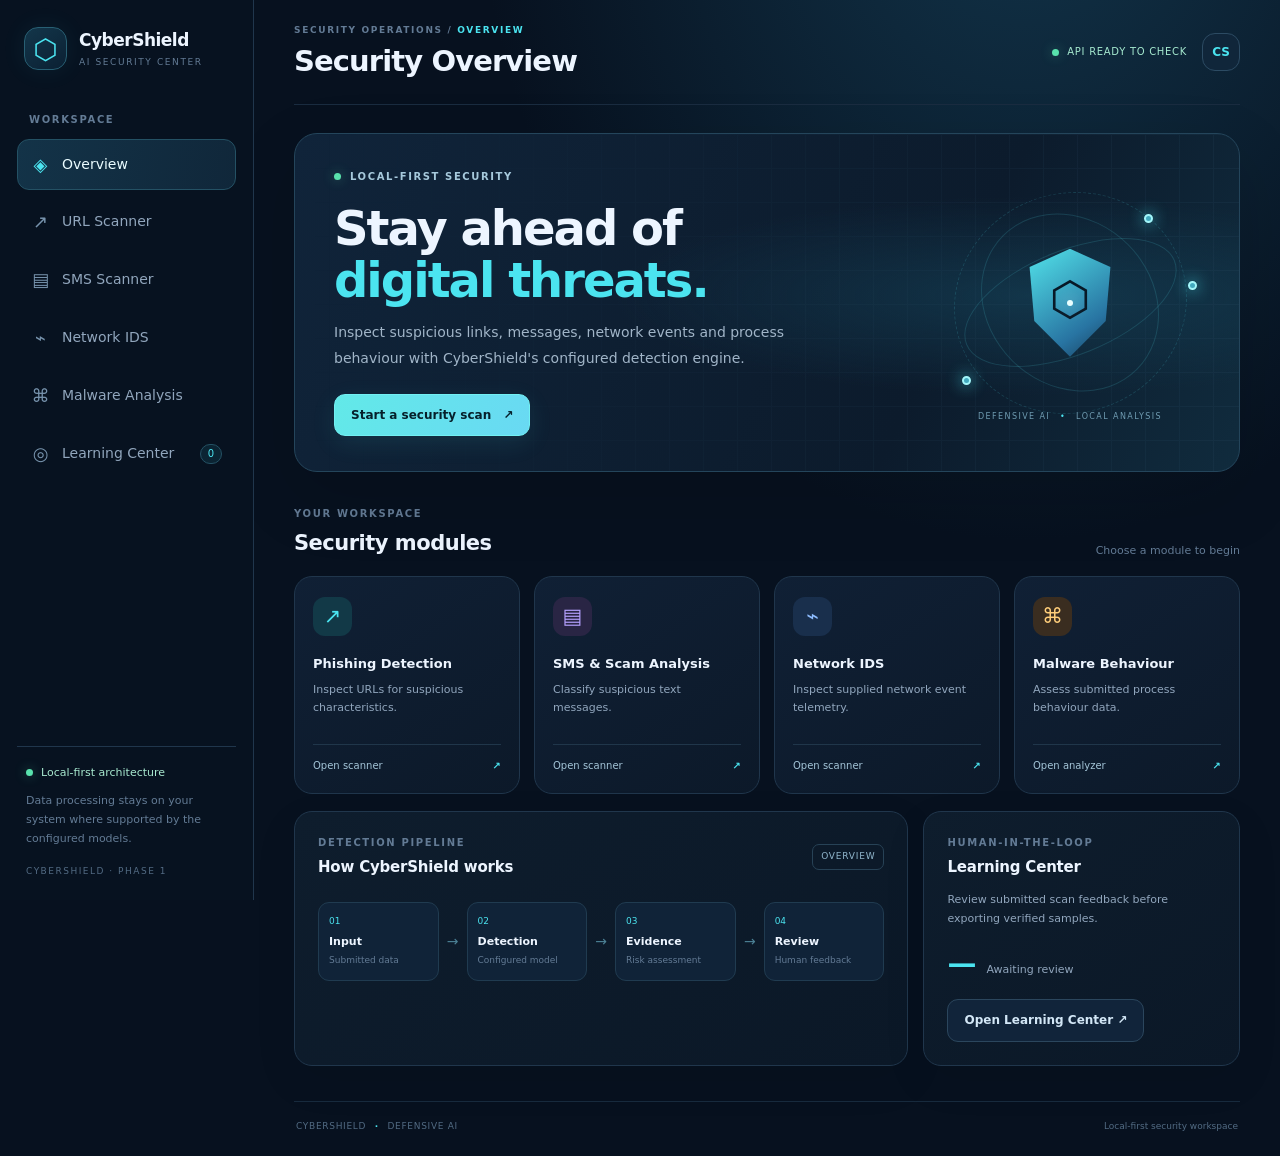
==== templates/index.html @ ab683d26 "Initial CyberShield project upload" ====
<!doctype html>
<html lang="en">
<head>
  <meta charset="utf-8">
  <meta name="viewport" content="width=device-width, initial-scale=1">
  <meta name="theme-color" content="#07111f">
  <meta name="description" content="CyberShield local-first AI security center">
  <title>CyberShield — AI Security Center</title>
  <link rel="stylesheet" href="/static/app.css">
</head>
<body>
<div class="app-shell">
  <aside class="sidebar" id="sidebar">
    <a class="brand" href="#" data-home>
      <span class="brand-mark">⬡</span>
      <span class="brand-copy">
        <strong>CyberShield</strong>
        <small>AI SECURITY CENTER</small>
      </span>
    </a>

    <div class="nav-label">WORKSPACE</div>
    <nav class="main-nav" aria-label="Main navigation">
      <button class="nav active" data-page="dashboard"><span>◈</span> Overview</button>
      <button class="nav" data-page="url"><span>↗</span> URL Scanner</button>
      <button class="nav" data-page="sms"><span>▤</span> SMS Scanner</button>
      <button class="nav" data-page="network"><span>⌁</span> Network IDS</button>
      <button class="nav" data-page="malware"><span>⌘</span> Malware Analysis</button>
      <button class="nav" data-page="learning"><span>◎</span> Learning Center <span class="nav-pill" id="navPending">0</span></button>
    </nav>

    <div class="sidebar-bottom">
      <div class="local-indicator"><span></span> Local-first architecture</div>
      <p>Data processing stays on your system where supported by the configured models.</p>
      <small>CYBERSHIELD · PHASE 1</small>
    </div>
  </aside>

  <main class="main-area">
    <header class="topbar">
      <button class="mobile-menu" id="mobileMenu" type="button" aria-label="Toggle navigation">☰</button>
      <div class="page-heading">
        <div class="eyebrow">SECURITY OPERATIONS / <span id="crumb">OVERVIEW</span></div>
        <h1 id="title">Security Overview</h1>
      </div>
      <div class="topbar-right">
        <div class="system-status"><span></span> API READY TO CHECK</div>
        <div class="avatar">CS</div>
      </div>
    </header>

    <section id="dashboard" class="page active">
      <div class="hero">
        <div class="hero-copy">
          <div class="hero-kicker"><span class="live-dot"></span> LOCAL-FIRST SECURITY</div>
          <h2>Stay ahead of<br><span>digital threats.</span></h2>
          <p>Inspect suspicious links, messages, network events and process behaviour with CyberShield's configured detection engine.</p>
          <button class="primary" type="button" data-go="url">Start a security scan <span>↗</span></button>
        </div>
        <div class="hero-graphic" aria-hidden="true">
          <div class="orbit orbit-one"></div>
          <div class="orbit orbit-two"></div>
          <div class="orbit orbit-three"></div>
          <div class="shield-core"><span>⬡</span><i></i></div>
          <span class="orbit-node node-one"></span>
          <span class="orbit-node node-two"></span>
          <span class="orbit-node node-three"></span>
          <div class="graphic-caption">DEFENSIVE AI <span>•</span> LOCAL ANALYSIS</div>
        </div>
      </div>

      <div class="section-heading">
        <div><div class="eyebrow">YOUR WORKSPACE</div><h2>Security modules</h2></div>
        <span class="muted">Choose a module to begin</span>
      </div>

      <div class="module-grid">
        <button class="module-card" data-go="url">
          <span class="module-icon cyan">↗</span>
          <span class="module-title">Phishing Detection</span>
          <span class="module-description">Inspect URLs for suspicious characteristics.</span>
          <span class="module-link">Open scanner <b>↗</b></span>
        </button>
        <button class="module-card" data-go="sms">
          <span class="module-icon violet">▤</span>
          <span class="module-title">SMS & Scam Analysis</span>
          <span class="module-description">Classify suspicious text messages.</span>
          <span class="module-link">Open scanner <b>↗</b></span>
        </button>
        <button class="module-card" data-go="network">
          <span class="module-icon blue">⌁</span>
          <span class="module-title">Network IDS</span>
          <span class="module-description">Inspect supplied network event telemetry.</span>
          <span class="module-link">Open scanner <b>↗</b></span>
        </button>
        <button class="module-card" data-go="malware">
          <span class="module-icon amber">⌘</span>
          <span class="module-title">Malware Behaviour</span>
          <span class="module-description">Assess submitted process behaviour data.</span>
          <span class="module-link">Open analyzer <b>↗</b></span>
        </button>
      </div>

      <div class="dashboard-bottom">
        <div class="panel">
          <div class="panel-heading"><div><div class="eyebrow">DETECTION PIPELINE</div><h3>How CyberShield works</h3></div><span class="mini-badge">OVERVIEW</span></div>
          <div class="pipeline">
            <div class="pipeline-step"><span>01</span><b>Input</b><small>Submitted data</small></div>
            <i>→</i>
            <div class="pipeline-step"><span>02</span><b>Detection</b><small>Configured model</small></div>
            <i>→</i>
            <div class="pipeline-step"><span>03</span><b>Evidence</b><small>Risk assessment</small></div>
            <i>→</i>
            <div class="pipeline-step"><span>04</span><b>Review</b><small>Human feedback</small></div>
          </div>
        </div>
        <div class="panel learning-summary">
          <div class="eyebrow">HUMAN-IN-THE-LOOP</div>
          <h3>Learning Center</h3>
          <p>Review submitted scan feedback before exporting verified samples.</p>
          <div class="summary-count"><strong id="pending">—</strong><span>Awaiting review</span></div>
          <button class="secondary" type="button" data-go="learning">Open Learning Center ↗</button>
        </div>
      </div>
    </section>

    <section id="url" class="page">
      <div class="page-intro"><div class="eyebrow">THREAT INTELLIGENCE / 01</div><h2>URL Threat Scanner</h2><p>Submit a URL for analysis by the configured CyberShield detection engine.</p></div>
      <div class="scanner-layout">
        <div class="panel scanner-panel">
          <div class="panel-heading"><div><span class="module-icon cyan">↗</span><h3>Inspect a link</h3></div><span class="mini-badge">URL ANALYSIS</span></div>
          <label for="urlInput">URL to analyse</label>
          <textarea id="urlInput" class="input-url" placeholder="https://example.com/login" spellcheck="false"></textarea>
          <div class="input-hint">Submit only a URL you want the detector to assess.</div>
          <button class="primary scan-button" type="button" onclick="scan('url')">Analyse URL <span>→</span></button>
          <div id="urlOut" class="result" aria-live="polite"></div>
        </div>
        <aside class="info-panel"><span class="info-symbol">ⓘ</span><h3>Analysis notes</h3><p>The result reflects the configured model and its returned evidence. Treat uncertain detections carefully and verify suspicious links through trusted channels.</p><div class="info-divider"></div><span class="info-label">PROCESSING</span><b>Existing scan API</b><small>/api/scan/url</small></aside>
      </div>
    </section>

    <section id="sms" class="page">
      <div class="page-intro"><div class="eyebrow">COMMUNICATION SAFETY / 02</div><h2>SMS & Scam Scanner</h2><p>Inspect message text for potential fraud and social-engineering signals.</p></div>
      <div class="scanner-layout">
        <div class="panel scanner-panel">
          <div class="panel-heading"><div><span class="module-icon violet">▤</span><h3>Inspect a message</h3></div><span class="mini-badge">TEXT ANALYSIS</span></div>
          <label for="smsInput">Message content</label>
          <textarea id="smsInput" placeholder="Paste the suspicious SMS here..." spellcheck="true"></textarea>
          <div class="input-hint">Avoid including passwords, one-time codes or other secrets.</div>
          <button class="primary scan-button" type="button" onclick="scan('message')">Analyse Message <span>→</span></button>
          <div id="smsOut" class="result" aria-live="polite"></div>
        </div>
        <aside class="info-panel"><span class="info-symbol">ⓘ</span><h3>Stay cautious</h3><p>Do not click unexpected links or share verification codes. A model prediction is an aid, not a guarantee that a message is safe.</p><div class="info-divider"></div><span class="info-label">PROCESSING</span><b>Existing scan API</b><small>/api/scan/message</small></aside>
      </div>
    </section>

    <section id="network" class="page">
      <div class="page-intro"><div class="eyebrow">NETWORK DEFENCE / 03</div><h2>Network Intrusion Detection</h2><p>Submit structured network telemetry for analysis by the configured detection model.</p></div>
      <div class="scanner-layout">
        <div class="panel scanner-panel">
          <div class="panel-heading"><div><span class="module-icon blue">⌁</span><h3>Inspect an event</h3></div><span class="mini-badge">NETWORK IDS</span></div>
          <label for="networkInput">Network event JSON</label>
          <textarea id="networkInput" class="code-input" placeholder='{"event_type":"brute_force","failed_logins":30}' spellcheck="false"></textarea>
          <div class="input-hint">Enter a valid JSON object using fields supported by your backend.</div>
          <button class="primary scan-button" type="button" onclick="scan('network')">Analyse Network Event <span>→</span></button>
          <div id="networkOut" class="result" aria-live="polite"></div>
        </div>
        <aside class="info-panel"><span class="info-symbol">ⓘ</span><h3>Telemetry matters</h3><p>Production network detection depends on correctly capturing and transforming network traffic into the feature format expected by the model.</p><div class="info-divider"></div><span class="info-label">PROCESSING</span><b>Existing scan API</b><small>/api/scan/network</small></aside>
      </div>
    </section>

    <section id="malware" class="page">
      <div class="page-intro"><div class="eyebrow">ENDPOINT DEFENCE / 04</div><h2>Malware Behaviour</h2><p>Assess supplied process and behaviour telemetry without executing unknown binaries.</p></div>
      <div class="scanner-layout">
        <div class="panel scanner-panel">
          <div class="panel-heading"><div><span class="module-icon amber">⌘</span><h3>Inspect process behaviour</h3></div><span class="mini-badge">BEHAVIOUR ANALYSIS</span></div>
          <label for="malwareInput">Behaviour data (JSON)</label>
          <textarea id="malwareInput" class="code-input" placeholder='{"process":"powershell","behaviour":"encoded_command persistence"}' spellcheck="false"></textarea>
          <div class="input-hint">Supply descriptive telemetry in the format supported by your backend.</div>
          <button class="primary scan-button" type="button" onclick="scan('behavior')">Analyse Behaviour <span>→</span></button>
          <div id="malwareOut" class="result" aria-live="polite"></div>
        </div>
        <aside class="info-panel"><span class="info-symbol">ⓘ</span><h3>Safe analysis</h3><p>CyberShield should analyse defensive telemetry. This interface does not execute submitted processes or binaries.</p><div class="info-divider"></div><span class="info-label">PROCESSING</span><b>Existing scan API</b><small>/api/scan/behavior</small></aside>
      </div>
    </section>

    <section id="learning" class="page">
      <div class="page-intro"><div class="eyebrow">MODEL GOVERNANCE / 05</div><h2>Learning Center</h2><p>Review submitted reports and export reviewed samples. Reviews do not automatically retrain production models.</p></div>

      <div class="stats-grid">
        <div class="stat-card"><span class="stat-icon amber">◷</span><span class="stat-label">Pending review</span><strong id="lPending">—</strong><small>Waiting for a decision</small></div>
        <div class="stat-card"><span class="stat-icon green">✓</span><span class="stat-label">Confirmed threats</span><strong id="lConfirmed">—</strong><small>Marked as confirmed</small></div>
        <div class="stat-card"><span class="stat-icon amber">◇</span><span class="stat-label">False positives</span><strong id="lFP">—</strong><small>Detection marked incorrect</small></div>
        <div class="stat-card"><span class="stat-icon red">×</span><span class="stat-label">Rejected</span><strong id="lRejected">—</strong><small>Feedback rejected</small></div>
      </div>

      <div class="panel queue-panel">
        <div class="panel-heading queue-toolbar">
          <div><div class="eyebrow">HUMAN REVIEW</div><h3>Feedback review queue</h3><p>Inspect each submitted input before assigning a verdict.</p></div>
          <button class="secondary" id="refreshLearningButton" type="button" onclick="refreshLearning()">↻ Refresh queue</button>
        </div>
        <div id="learningMessage" role="status" aria-live="polite"></div>
        <div id="pendingList" class="pending-list"><div class="empty-state"><span class="loader"></span><p>Loading review queue…</p></div></div>
      </div>

      <div class="panel export-panel">
        <div class="export-icon">⇩</div>
        <div class="export-copy"><h3>Verified training samples</h3><p>Export confirmed-threat and false-positive records for controlled evaluation and future training.</p><small>Exporting samples does not retrain a model.</small></div>
        <button class="primary" id="exportButton" type="button" onclick="exportVerified()">Export samples <span>→</span></button>
      </div>
    </section>

    <footer class="app-footer"><span>CYBERSHIELD <b>·</b> DEFENSIVE AI</span><span>Local-first security workspace</span></footer>
  </main>
</div>
<script src="/static/app.js" defer></script>
</body>
</html>
---- static/app.css ----
:root {
  color-scheme: dark;
  --bg: #07111f;
  --sidebar: #091423;
  --surface: #0d1b2b;
  --surface-2: #102238;
  --surface-3: #142a40;
  --border: #20364c;
  --text: #edf5ff;
  --muted: #91a6bd;
  --subtle: #637b95;
  --cyan: #4be4f0;
  --cyan-soft: #123b4a;
  --green: #59e2ad;
  --amber: #ffce7a;
  --red: #ff8498;
  --violet: #b5a1ff;
  --radius: 18px;
  font-family: Inter, ui-sans-serif, system-ui, -apple-system, BlinkMacSystemFont, "Segoe UI", sans-serif;
}

* { box-sizing: border-box; }

html { min-height: 100%; scroll-behavior: smooth; }

body {
  margin: 0;
  min-height: 100vh;
  background:
    radial-gradient(ellipse at 80% -15%, #12354b 0, transparent 38%),
    var(--bg);
  color: var(--text);
  font-size: 14px;
  line-height: 1.55;
}

button, textarea, input { font: inherit; }
button { -webkit-tap-highlight-color: transparent; }
button:focus-visible, textarea:focus-visible {
  outline: 2px solid var(--cyan);
  outline-offset: 3px;
}
button:disabled { opacity: .55; cursor: wait; transform: none; }

.app-shell { min-height: 100vh; }

.sidebar {
  width: 254px;
  position: fixed;
  z-index: 20;
  inset: 0 auto 0 0;
  display: flex;
  flex-direction: column;
  padding: 27px 17px 19px;
  background: rgba(8, 19, 33, .96);
  border-right: 1px solid var(--border);
}

.brand {
  display: flex;
  align-items: center;
  gap: 12px;
  margin: 0 7px 42px;
  color: var(--text);
  text-decoration: none;
}

.brand-mark {
  display: grid;
  place-items: center;
  width: 43px;
  height: 43px;
  border: 1px solid #286074;
  border-radius: 14px;
  background: linear-gradient(145deg, #13364a, #0b2033);
  color: var(--cyan);
  font-size: 28px;
  box-shadow: 0 0 26px #43ddeb12;
}

.brand-copy strong { display: block; font-size: 17px; letter-spacing: -.5px; }
.brand-copy small { display: block; margin-top: 2px; color: var(--subtle); font-size: 9px; letter-spacing: 1.6px; }

.nav-label, .eyebrow {
  color: var(--subtle);
  font-size: 10px;
  font-weight: 750;
  letter-spacing: 1.65px;
}

.nav-label { padding: 0 12px; margin-bottom: 11px; }

.main-nav { display: grid; gap: 6px; }

.nav {
  display: flex;
  align-items: center;
  gap: 12px;
  width: 100%;
  min-height: 45px;
  padding: 11px 13px;
  color: var(--muted);
  text-align: left;
  border: 1px solid transparent;
  border-radius: 12px;
  background: transparent;
  cursor: pointer;
  transition: background .2s, color .2s, border-color .2s;
}

.nav > span:first-child { width: 19px; color: #7793ad; font-size: 18px; text-align: center; }
.nav:hover { background: #11243a; color: var(--text); }
.nav.active { color: #eafcff; border-color: #245164; background: linear-gradient(100deg, #133348, #10273a); }
.nav.active > span:first-child { color: var(--cyan); }

.nav-pill {
  margin-left: auto;
  padding: 1px 7px;
  color: var(--cyan);
  border: 1px solid #245164;
  border-radius: 99px;
  background: #0b2433;
  font-size: 10px;
}

.sidebar-bottom {
  margin-top: auto;
  padding: 17px 9px 0;
  border-top: 1px solid var(--border);
}
.local-indicator { display: flex; align-items: center; gap: 8px; color: #a8e9d0; font-size: 11px; }
.local-indicator span, .system-status span, .live-dot {
  width: 7px;
  height: 7px;
  display: inline-block;
  flex-shrink: 0;
  border-radius: 50%;
  background: var(--green);
  box-shadow: 0 0 12px #59e2ad66;
}
.sidebar-bottom p { color: var(--subtle); font-size: 11px; line-height: 1.7; }
.sidebar-bottom > small { color: #536b84; font-size: 9px; letter-spacing: 1.5px; }

.main-area { min-width: 0; margin-left: 254px; padding: 0 40px 22px; }

.topbar {
  min-height: 105px;
  display: flex;
  align-items: center;
  justify-content: space-between;
  gap: 20px;
  border-bottom: 1px solid #1a2c40;
  margin-bottom: 28px;
}

.page-heading .eyebrow { font-size: 9px; }
.page-heading .eyebrow span { color: var(--cyan); }
h1 { margin: 5px 0 0; font-size: clamp(23px, 2.4vw, 29px); letter-spacing: -.9px; line-height: 1.25; }

.topbar-right { display: flex; align-items: center; gap: 15px; }
.system-status { display: flex; align-items: center; gap: 8px; color: #a5e9cf; font-size: 10px; letter-spacing: .7px; }
.avatar { display: grid; place-items: center; width: 38px; height: 38px; border: 1px solid #2c4b63; border-radius: 13px; background: #10263a; color: var(--cyan); font-size: 12px; font-weight: 800; }
.mobile-menu { display: none; }

.page { display: none; animation: fade-up .28s ease; }
.page.active { display: block; }
@keyframes fade-up { from { opacity: 0; transform: translateY(5px); } to { opacity: 1; transform: translateY(0); } }

.hero {
  position: relative;
  display: flex;
  align-items: center;
  justify-content: space-between;
  gap: 20px;
  min-height: 300px;
  padding: 35px 39px;
  overflow: hidden;
  border: 1px solid #24455b;
  border-radius: 23px;
  background:
    radial-gradient(ellipse at 78% 48%, #154258a6 0, transparent 40%),
    linear-gradient(115deg, #10243a, #0c1b2c 67%, #102b3d);
  box-shadow: 0 25px 70px #0002;
}

.hero::after {
  content: "";
  position: absolute;
  inset: 0;
  pointer-events: none;
  opacity: .17;
  background-image: linear-gradient(#31536b 1px, transparent 1px), linear-gradient(90deg, #31536b 1px, transparent 1px);
  background-size: 34px 34px;
  mask-image: linear-gradient(90deg, transparent, #000);
}

.hero-copy { position: relative; z-index: 2; max-width: 560px; }
.hero-kicker { display: flex; align-items: center; gap: 9px; color: #a6c9dc; font-size: 10px; letter-spacing: 1.6px; font-weight: 750; }
.hero h2 { margin: 17px 0 13px; font-size: clamp(34px, 4vw, 48px); line-height: 1.1; letter-spacing: -2px; }
.hero h2 span { color: var(--cyan); }
.hero p { max-width: 485px; margin: 0 0 22px; color: #a1b5c8; line-height: 1.85; }

.primary, .secondary {
  display: inline-flex;
  align-items: center;
  justify-content: center;
  gap: 12px;
  min-height: 42px;
  padding: 11px 16px;
  border-radius: 11px;
  font-size: 12px;
  font-weight: 750;
  cursor: pointer;
  transition: transform .18s, border-color .18s, filter .18s;
}
.primary { color: #06202b; border: 1px solid #72f0f3; background: linear-gradient(115deg, #62e9e8, #69d9f3); box-shadow: 0 7px 24px #40dce51a; }
.primary:hover, .secondary:hover { transform: translateY(-1px); filter: brightness(1.08); }
.secondary { color: #d3e7f6; border: 1px solid #2b465d; background: #11243a; }
.secondary:hover { border-color: #3c7387; }

.hero-graphic { position: relative; z-index: 1; width: 260px; height: 235px; flex-shrink: 0; display: grid; place-items: center; }
.orbit { position: absolute; border: 1px solid #51d8e629; border-radius: 50%; transform: rotate(-22deg); }
.orbit-one { width: 225px; height: 105px; }
.orbit-two { width: 190px; height: 165px; transform: rotate(45deg); }
.orbit-three { width: 235px; height: 220px; border-style: dashed; }
.shield-core { width: 94px; height: 108px; display: grid; place-items: center; position: relative; clip-path: polygon(50% 0, 93% 17%, 88% 67%, 50% 100%, 12% 67%, 7% 17%); background: linear-gradient(145deg, #54e8ed, #2874a2 70%, #163854); color: #071826; font-size: 47px; filter: drop-shadow(0 0 30px #4be4f055); }
.shield-core span { margin-top: -7px; }
.shield-core i { position: absolute; width: 6px; height: 6px; border-radius: 50%; background: #e9ffff; box-shadow: 0 0 17px white; }
.orbit-node { position: absolute; width: 9px; height: 9px; border: 2px solid #a3f6fa; border-radius: 50%; background: #42aabf; box-shadow: 0 0 15px #4be4f0; }
.node-one { top: 29px; right: 47px; }
.node-two { bottom: 35px; left: 22px; }
.node-three { top: 96px; right: 3px; }
.graphic-caption { position: absolute; bottom: -3px; color: #6f9bb1; font-size: 8px; letter-spacing: 1.4px; white-space: nowrap; }
.graphic-caption span { color: var(--cyan); padding: 0 6px; }

.section-heading { display: flex; align-items: end; justify-content: space-between; gap: 15px; margin: 34px 0 16px; }
.section-heading h2 { margin: 5px 0 0; font-size: 21px; letter-spacing: -.5px; }
.muted { color: var(--subtle); font-size: 11px; }

.module-grid { display: grid; grid-template-columns: repeat(4, minmax(0, 1fr)); gap: 14px; }
.module-card {
  min-width: 0;
  display: flex;
  flex-direction: column;
  align-items: flex-start;
  text-align: left;
  padding: 20px 18px;
  border: 1px solid var(--border);
  border-radius: var(--radius);
  background: linear-gradient(145deg, #102035, #0c1929);
  color: var(--text);
  cursor: pointer;
  transition: transform .2s, border-color .2s, background .2s;
}
.module-card:hover { transform: translateY(-3px); border-color: #36758a; background: #11263b; }
.module-icon { width: 39px; height: 39px; display: grid; place-items: center; border-radius: 12px; font-size: 21px; }
.module-icon.cyan { color: var(--cyan); background: #123947; }
.module-icon.violet { color: var(--violet); background: #292544; }
.module-icon.blue { color: #8ebdff; background: #192f4c; }
.module-icon.amber { color: var(--amber); background: #3a2d20; }
.module-title { margin-top: 18px; font-size: 13px; font-weight: 750; }
.module-description { min-height: 46px; margin-top: 7px; color: var(--muted); font-size: 11px; line-height: 1.65; }
.module-link { width: 100%; display: flex; justify-content: space-between; margin-top: 17px; padding-top: 13px; border-top: 1px solid #20364a; color: #a5c6d9; font-size: 10px; }
.module-link b { color: var(--cyan); }

.dashboard-bottom { display: grid; grid-template-columns: minmax(0, 1.65fr) minmax(230px, .85fr); gap: 15px; margin-top: 17px; }
.panel { min-width: 0; padding: 23px; border: 1px solid var(--border); border-radius: var(--radius); background: linear-gradient(145deg, #0e1d2d, #0b1827); box-shadow: 0 15px 45px #00000012; }
.panel-heading { display: flex; justify-content: space-between; align-items: center; gap: 14px; }
.panel-heading h3, .panel h3 { margin: 5px 0 0; font-size: 15px; letter-spacing: -.2px; }
.mini-badge { padding: 5px 8px; border: 1px solid #274256; border-radius: 7px; color: #91b7cd; font-size: 9px; letter-spacing: .8px; white-space: nowrap; }
.pipeline { display: flex; align-items: center; gap: 8px; margin-top: 23px; }
.pipeline > i { color: #4c8195; font-style: normal; }
.pipeline-step { flex: 1; min-width: 0; display: grid; gap: 4px; padding: 12px 10px; border: 1px solid #203b50; border-radius: 11px; background: #102338; }
.pipeline-step > span { color: var(--cyan); font-size: 9px; }
.pipeline-step b { font-size: 11px; }
.pipeline-step small { color: var(--subtle); font-size: 9px; }
.learning-summary > p { color: var(--muted); font-size: 11px; line-height: 1.75; }
.summary-count { display: flex; align-items: baseline; gap: 10px; margin: 13px 0; }
.summary-count strong { color: var(--cyan); font-size: 29px; }
.summary-count span { color: var(--muted); font-size: 11px; }

.page-intro { margin: 6px 0 24px; }
.page-intro h2 { margin: 7px 0; font-size: clamp(25px, 3vw, 32px); letter-spacing: -1px; }
.page-intro p { max-width: 700px; margin: 0; color: var(--muted); line-height: 1.8; }

.scanner-layout { display: grid; grid-template-columns: minmax(0, 1fr) 260px; align-items: start; gap: 17px; }
.scanner-panel { padding: 27px; }
.scanner-panel .panel-heading { margin-bottom: 27px; }
.scanner-panel .panel-heading > div { display: flex; align-items: center; gap: 12px; }
.scanner-panel .panel-heading h3 { margin: 0; }
.scanner-panel label { display: block; margin-bottom: 8px; color: #dceafa; font-size: 12px; font-weight: 700; }
textarea {
  display: block;
  width: 100%;
  min-height: 175px;
  padding: 15px;
  resize: vertical;
  border: 1px solid #294158;
  border-radius: 12px;
  background: #081421;
  color: var(--text);
  line-height: 1.7;
  outline: none;
  transition: border-color .2s, box-shadow .2s;
}
textarea:focus { border-color: #42b7cb; box-shadow: 0 0 0 3px #43dce512; }
textarea::placeholder { color: #536d85; }
textarea.code-input { font-family: ui-monospace, SFMono-Regular, Menlo, monospace; font-size: 12px; }
textarea.input-url { min-height: 110px; }
.input-hint { margin: 8px 0 17px; color: var(--subtle); font-size: 10px; }
.scan-button { min-width: 170px; }
.info-panel { padding: 23px 20px; border: 1px solid #213b50; border-radius: var(--radius); background: #0c1b2b; }
.info-symbol { color: var(--cyan); font-size: 24px; }
.info-panel h3 { margin: 14px 0 8px; font-size: 15px; }
.info-panel p { color: var(--muted); font-size: 11px; line-height: 1.85; }
.info-divider { height: 1px; margin: 19px 0; background: var(--border); }
.info-label { display: block; margin-bottom: 7px; color: var(--subtle); font-size: 9px; letter-spacing: 1.4px; }
.info-panel > b { display: block; font-size: 11px; }
.info-panel > small { color: var(--subtle); font-size: 10px; overflow-wrap: anywhere; }

.result { margin-top: 20px; }
.result:empty { display: none; }
.result-error { padding: 13px; border: 1px solid #713e4b; border-radius: 11px; background: #301c28; color: #ffc0ca; }
.result-loading { display: flex; align-items: center; gap: 10px; padding: 15px; color: #a5c6d9; }
.loader { width: 17px; height: 17px; display: inline-block; flex-shrink: 0; border: 2px solid #2c5166; border-top-color: var(--cyan); border-radius: 50%; animation: spin .8s linear infinite; }
@keyframes spin { to { transform: rotate(360deg); } }
.threat { padding: 19px; border: 1px solid #2c495e; border-radius: 14px; background: #0a1725; overflow-wrap: anywhere; }
.threat h3 { margin: 8px 0; font-size: 19px; }
.threat .eyebrow { color: var(--cyan); }
.risk { margin: 13px 0; color: var(--cyan); font-size: 33px; font-weight: 800; letter-spacing: -1px; }
.threat p { color: var(--muted); font-size: 12px; }
.evidence { margin: 15px 0; color: #b4c8d9; font-size: 12px; line-height: 1.9; }
.feedback-button { margin-top: 7px; }

.stats-grid { display: grid; grid-template-columns: repeat(4, minmax(0, 1fr)); gap: 14px; margin: 20px 0; }
.stat-card { min-width: 0; display: grid; justify-items: start; padding: 18px; border: 1px solid var(--border); border-radius: 15px; background: linear-gradient(145deg, #102136, #0b1929); }
.stat-icon { display: grid; place-items: center; width: 33px; height: 33px; margin-bottom: 15px; border-radius: 10px; font-size: 17px; }
.stat-icon.amber { color: var(--amber); background: #382c1e; }
.stat-icon.green { color: var(--green); background: #12362e; }
.stat-icon.red { color: var(--red); background: #3a202b; }
.stat-label { color: var(--muted); font-size: 11px; }
.stat-card strong { margin: 4px 0; font-size: 29px; letter-spacing: -.8px; }
.stat-card small { color: var(--subtle); font-size: 10px; }

.queue-panel { padding: 25px; }
.queue-toolbar { align-items: flex-start; }
.queue-toolbar h3 { font-size: 18px; }
.queue-toolbar p { margin: 7px 0 0; color: var(--muted); font-size: 11px; line-height: 1.7; }
#learningMessage { margin: 14px 0 0; color: #a8dce7; font-size: 12px; overflow-wrap: anywhere; }
#learningMessage:empty { display: none; }
.pending-list { display: grid; gap: 13px; margin-top: 17px; }
.review-item, .empty-state { min-width: 0; padding: 20px; border: 1px solid #233a50; border-radius: 14px; background: #0a1726; }
.review-heading { display: flex; justify-content: space-between; align-items: flex-start; gap: 12px; }
.review-id { color: #6ea9c5; font-size: 9px; letter-spacing: 1.3px; }
.review-heading h3 { margin: 6px 0 0; font-size: 15px; overflow-wrap: anywhere; }
.pending-tag { padding: 5px 9px; border: 1px solid #73572d; border-radius: 99px; background: #382b1a; color: var(--amber); font-size: 10px; white-space: nowrap; }
.review-meta { display: flex; flex-wrap: wrap; gap: 9px 18px; margin: 17px 0; color: var(--muted); font-size: 10px; }
.review-meta b { color: #d9e7f4; }
.review-item details { padding-top: 13px; border-top: 1px solid #1e3246; color: #b5cadb; font-size: 11px; }
.review-item summary { cursor: pointer; }
.review-item pre { max-height: 270px; overflow: auto; padding: 13px; border-radius: 9px; background: #06101b; color: #a8d5e3; white-space: pre-wrap; overflow-wrap: anywhere; font-size: 11px; }
.review-actions { display: flex; flex-wrap: wrap; gap: 8px; margin-top: 17px; }
.review-actions button { min-height: 36px; padding: 8px 11px; border: 1px solid #31485c; border-radius: 9px; background: #142438; color: #e2edf8; font-size: 10px; font-weight: 700; cursor: pointer; }
.review-actions button:hover { filter: brightness(1.2); }
.review-actions .review-verify { border-color: #27654f; background: #12382f; color: #93efc8; }
.review-actions .review-fp { border-color: #6e562e; background: #34291b; color: #ffda98; }
.review-actions .review-reject { border-color: #713847; background: #371f2a; color: #ffb5c1; }
.empty-state { display: grid; justify-items: center; text-align: center; padding: 34px 18px; }
.empty-state strong { font-size: 13px; }
.empty-state p { max-width: 410px; margin: 6px 0 0; color: var(--muted); font-size: 11px; line-height: 1.8; }

.export-panel { display: flex; align-items: center; gap: 17px; margin-top: 16px; padding: 22px; }
.export-icon { width: 45px; height: 45px; display: grid; place-items: center; flex-shrink: 0; border: 1px solid #2c5064; border-radius: 13px; background: #112b3d; color: var(--cyan); font-size: 24px; }
.export-copy { flex: 1; min-width: 0; }
.export-copy h3 { margin: 0 0 6px; font-size: 14px; }
.export-copy p { margin: 0; color: var(--muted); font-size: 11px; line-height: 1.7; }
.export-copy small { display: block; margin-top: 6px; color: var(--subtle); font-size: 10px; }

.app-footer { display: flex; justify-content: space-between; gap: 15px; margin-top: 35px; padding: 18px 2px 0; border-top: 1px solid #182b3e; color: #526b83; font-size: 9px; letter-spacing: .7px; }
.app-footer b { color: var(--cyan); padding: 0 5px; }
.app-footer span:last-child { letter-spacing: 0; }

@media (min-width: 1500px) {
  .main-area { padding-right: 5vw; padding-left: 5vw; }
}

@media (max-width: 1200px) {
  .main-area { padding-right: 25px; padding-left: 25px; }
  .hero { padding: 29px; }
  .hero-graphic { width: 215px; transform: scale(.9); }
  .module-grid { grid-template-columns: repeat(2, minmax(0, 1fr)); }
  .dashboard-bottom { grid-template-columns: 1fr; }
  .scanner-layout { grid-template-columns: minmax(0, 1fr) 220px; }
  .pipeline { gap: 5px; }
  .pipeline > i { font-size: 10px; }
}

@media (max-width: 900px) {
  .sidebar { width: 220px; }
  .main-area { margin-left: 220px; }
  .hero-graphic { display: none; }
  .scanner-layout { grid-template-columns: 1fr; }
  .info-panel { display: grid; grid-template-columns: auto 1fr; column-gap: 12px; }
  .info-symbol { grid-row: span 2; }
  .info-panel h3 { margin-top: 0; }
  .info-panel p, .info-divider, .info-label, .info-panel > b, .info-panel > small { grid-column: 2; }
  .info-divider { margin: 10px 0; }
}

@media (max-width: 650px) {
  .sidebar { width: 255px; transform: translateX(-105%); transition: transform .22s; box-shadow: 20px 0 60px #0007; }
  .sidebar.open { transform: translateX(0); }
  .main-area { margin-left: 0; padding: 0 15px 20px; }
  .topbar { min-height: 82px; gap: 11px; margin-bottom: 20px; }
  .mobile-menu { display: grid; place-items: center; width: 38px; height: 38px; flex-shrink: 0; border: 1px solid var(--border); border-radius: 10px; background: #102237; color: var(--cyan); cursor: pointer; }
  .page-heading { flex: 1; min-width: 0; }
  .page-heading .eyebrow { font-size: 8px; letter-spacing: .8px; }
  h1 { font-size: 19px; }
  .topbar-right { gap: 0; }
  .system-status { display: none; }
  .avatar { width: 33px; height: 33px; }
  .hero { min-height: auto; padding: 26px 21px; border-radius: 17px; }
  .hero h2 { font-size: 35px; letter-spacing: -1.5px; }
  .hero p { font-size: 12px; }
  .section-heading { align-items: flex-start; flex-direction: column; margin-top: 27px; }
  .module-grid { gap: 10px; }
  .module-card { padding: 15px 13px; }
  .module-description { min-height: 0; }
  .module-title { font-size: 12px; }
  .module-link { font-size: 9px; }
  .panel { padding: 17px; border-radius: 15px; }
  .pipeline { align-items: stretch; flex-direction: column; }
  .pipeline > i { transform: rotate(90deg); align-self: center; }
  .pipeline-step { grid-template-columns: 24px 1fr; align-items: center; }
  .pipeline-step > span { grid-row: span 2; }
  .pipeline-step small { grid-column: 2; }
  .page-intro h2 { font-size: 26px; }
  .scanner-panel { padding: 17px; }
  .stats-grid { grid-template-columns: repeat(2, minmax(0, 1fr)); gap: 9px; }
  .stat-card { padding: 14px; }
  .stat-card strong { font-size: 25px; }
  .queue-toolbar { flex-direction: column; }
  .queue-toolbar .secondary { width: 100%; }
  .export-panel { align-items: flex-start; flex-wrap: wrap; }
  .export-copy { flex-basis: calc(100% - 65px); }
  .export-panel > button { width: 100%; }
  .review-actions button { flex: 1 1 120px; }
  .app-footer { font-size: 8px; }
}

@media (prefers-reduced-motion: reduce) {
  *, *::before, *::after { scroll-behavior: auto !important; animation-duration: .01ms !important; transition-duration: .01ms !important; }
}
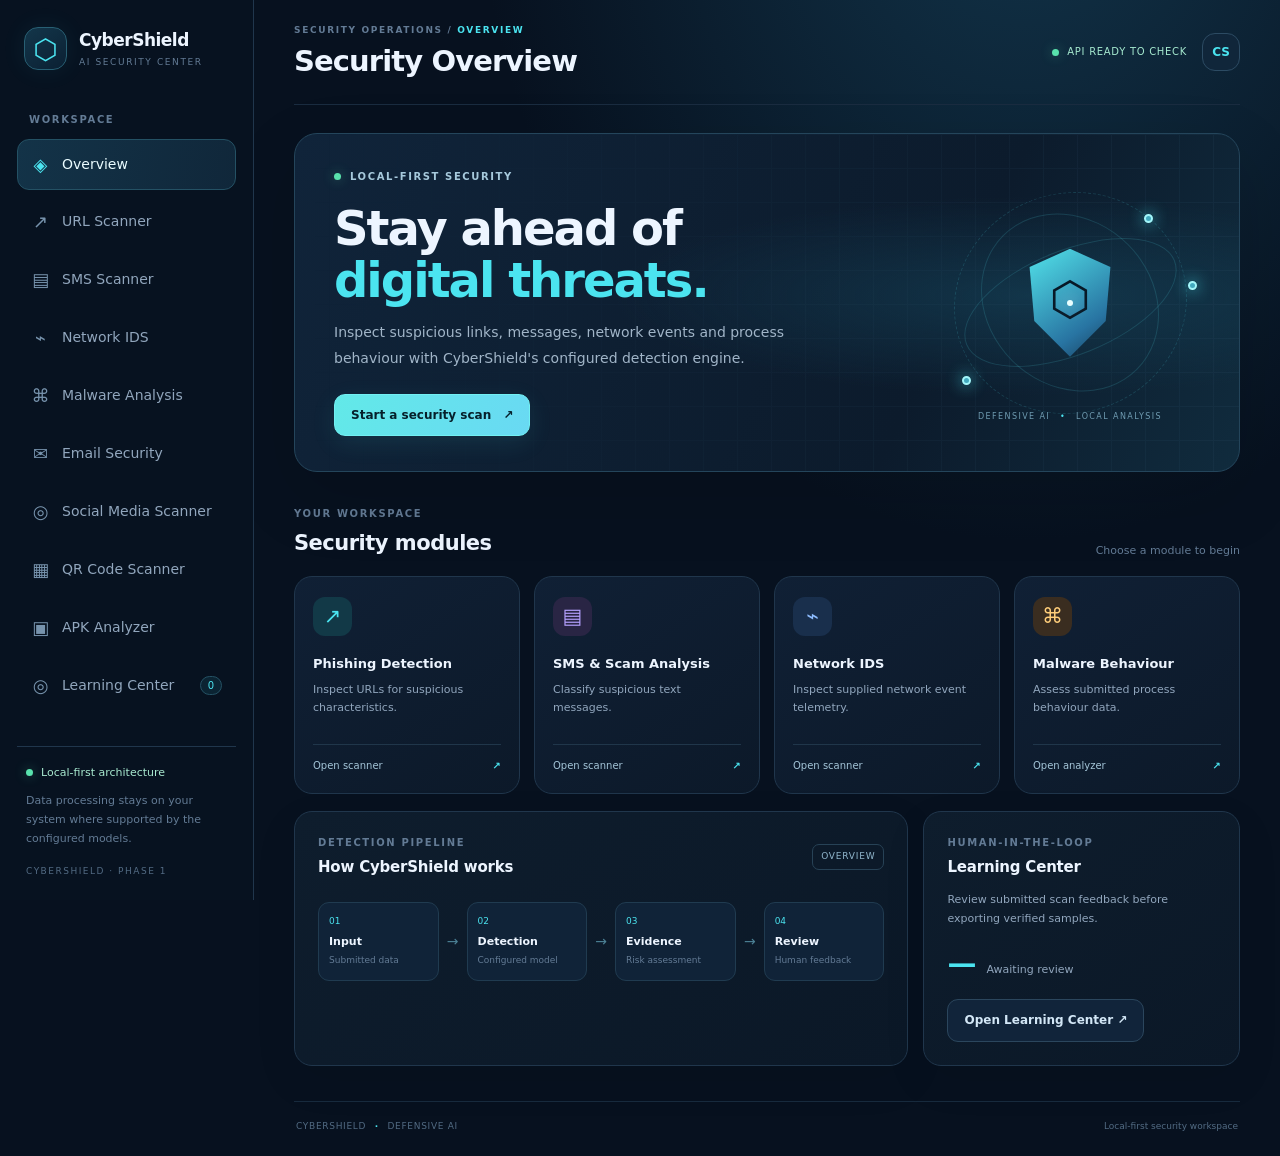
==== commit 4359f969: "Update CyberShield with Phase 2 detection modules" ====
--- a/templates/index.html
+++ b/templates/index.html
@@ -27,6 +27,10 @@
       <button class="nav" data-page="sms"><span>▤</span> SMS Scanner</button>
       <button class="nav" data-page="network"><span>⌁</span> Network IDS</button>
       <button class="nav" data-page="malware"><span>⌘</span> Malware Analysis</button>
+      <button class="nav" data-page="email"><span>✉</span> Email Security</button>
+      <button class="nav" data-page="social"><span>◎</span> Social Media Scanner</button>
+      <button class="nav" data-page="qr"><span>▦</span> QR Code Scanner</button>
+      <button class="nav" data-page="apk"><span>▣</span> APK Analyzer</button>
       <button class="nav" data-page="learning"><span>◎</span> Learning Center <span class="nav-pill" id="navPending">0</span></button>
     </nav>
 
@@ -185,6 +189,83 @@
       </div>
     </section>
 
+
+    <section id="email" class="page">
+      <div class="page-intro">
+        <div class="eyebrow">COMMUNICATION SAFETY / 06</div>
+        <h2>Email Security</h2>
+        <p>Inspect an email file for suspicious message content, sender indicators and links. Email attachments are not opened.</p>
+      </div>
+      <div class="scanner-layout">
+        <div class="panel scanner-panel">
+          <div class="panel-heading"><div><span class="module-icon cyan">✉</span><h3>Inspect an email</h3></div><span class="mini-badge">EMAIL ANALYSIS</span></div>
+          <label for="emailFile">Email file (.eml, maximum 1 MB)</label>
+          <input class="file-input" id="emailFile" type="file" accept=".eml,message/rfc822">
+          <div class="input-hint">The scanner processes the uploaded file locally. Do not upload messages containing secrets unless necessary.</div>
+          <button class="primary scan-button" type="button" onclick="scanUpload('email')">Analyse Email <span>→</span></button>
+          <div id="emailOut" class="result" aria-live="polite"></div>
+        </div>
+        <aside class="info-panel"><span class="info-symbol">ⓘ</span><h3>Before you trust it</h3><p>Sender names and email headers can be spoofed. Verify unexpected requests through a separate trusted channel.</p><div class="info-divider"></div><span class="info-label">PROCESSING</span><b>Static email inspection</b><small>/api/scan/email</small></aside>
+      </div>
+    </section>
+
+    <section id="social" class="page">
+      <div class="page-intro">
+        <div class="eyebrow">COMMUNICATION SAFETY / 07</div>
+        <h2>Social Media Scam Scanner</h2>
+        <p>Check copied posts, direct messages, fake job offers, giveaway messages and suspicious marketplace requests.</p>
+      </div>
+      <div class="scanner-layout">
+        <div class="panel scanner-panel">
+          <div class="panel-heading"><div><span class="module-icon violet">◎</span><h3>Inspect a post or DM</h3></div><span class="mini-badge">SCAM ANALYSIS</span></div>
+          <label for="socialInput">Post or message text</label>
+          <textarea id="socialInput" maxlength="10000" placeholder="Paste the suspicious post or direct message here..." spellcheck="true"></textarea>
+          <div class="input-hint">Do not include passwords, OTPs, private conversations or other unnecessary sensitive information.</div>
+          <button class="primary scan-button" type="button" onclick="scanSocial()">Analyse Message <span>→</span></button>
+          <div id="socialOut" class="result" aria-live="polite"></div>
+        </div>
+        <aside class="info-panel"><span class="info-symbol">ⓘ</span><h3>Common warning signs</h3><p>Be cautious with urgent payment requests, guaranteed returns, prize claims and requests for OTPs or account credentials.</p><div class="info-divider"></div><span class="info-label">PROCESSING</span><b>Text and URL analysis</b><small>/api/scan/social</small></aside>
+      </div>
+    </section>
+
+    <section id="qr" class="page">
+      <div class="page-intro">
+        <div class="eyebrow">LINK SAFETY / 08</div>
+        <h2>QR Code Scanner</h2>
+        <p>Upload an image containing a QR code. Decoded URLs are passed to the configured phishing detector.</p>
+      </div>
+      <div class="scanner-layout">
+        <div class="panel scanner-panel">
+          <div class="panel-heading"><div><span class="module-icon blue">▦</span><h3>Inspect a QR image</h3></div><span class="mini-badge">QR ANALYSIS</span></div>
+          <label for="qrFile">QR image (PNG, JPG, WEBP or BMP; maximum 10 MB)</label>
+          <input class="file-input" id="qrFile" type="file" accept=".png,.jpg,.jpeg,.webp,.bmp,image/png,image/jpeg,image/webp,image/bmp">
+          <div class="input-hint">Supported QR decoding libraries must be installed on the server. The scanner will not visit decoded links.</div>
+          <button class="primary scan-button" type="button" onclick="scanUpload('qr')">Scan QR Image <span>→</span></button>
+          <div id="qrOut" class="result" aria-live="polite"></div>
+        </div>
+        <aside class="info-panel"><span class="info-symbol">ⓘ</span><h3>Preview before opening</h3><p>A QR code can conceal a malicious link. Review the destination before visiting it or entering sensitive information.</p><div class="info-divider"></div><span class="info-label">PROCESSING</span><b>Local image decoding</b><small>/api/scan/qr</small></aside>
+      </div>
+    </section>
+
+    <section id="apk" class="page">
+      <div class="page-intro">
+        <div class="eyebrow">APPLICATION SAFETY / 09</div>
+        <h2>APK Static Analyzer</h2>
+        <p>Inspect an Android APK archive for selected permissions, embedded URLs and basic file structure without installing or executing it.</p>
+      </div>
+      <div class="scanner-layout">
+        <div class="panel scanner-panel">
+          <div class="panel-heading"><div><span class="module-icon amber">▣</span><h3>Inspect an APK</h3></div><span class="mini-badge">STATIC ANALYSIS</span></div>
+          <label for="apkFile">Android package (.apk, maximum 50 MB)</label>
+          <input class="file-input" id="apkFile" type="file" accept=".apk,application/vnd.android.package-archive">
+          <div class="input-hint">The file is inspected as an archive. It is never installed or executed. Binary Android manifests may not be fully decoded.</div>
+          <button class="primary scan-button" type="button" onclick="scanUpload('apk')">Analyse APK <span>→</span></button>
+          <div id="apkOut" class="result" aria-live="polite"></div>
+        </div>
+        <aside class="info-panel"><span class="info-symbol">ⓘ</span><h3>Static analysis has limits</h3><p>Suspicious permissions or links are indicators, not proof of malware. A clean static result does not guarantee that an app is safe.</p><div class="info-divider"></div><span class="info-label">PROCESSING</span><b>Archive inspection</b><small>/api/scan/apk</small></aside>
+      </div>
+    </section>
+
     <section id="learning" class="page">
       <div class="page-intro"><div class="eyebrow">MODEL GOVERNANCE / 05</div><h2>Learning Center</h2><p>Review submitted reports and export reviewed samples. Reviews do not automatically retrain production models.</p></div>
 
--- a/static/app.css
+++ b/static/app.css
@@ -452,3 +452,26 @@
 @media (prefers-reduced-motion: reduce) {
   *, *::before, *::after { scroll-behavior: auto !important; animation-duration: .01ms !important; transition-duration: .01ms !important; }
 }
+
+/* Phase 2 file-upload controls */
+.file-input {
+  display: block;
+  width: 100%;
+  box-sizing: border-box;
+  margin: 10px 0 14px;
+  padding: 12px;
+  color: var(--text, #e8eef8);
+  background: var(--panel, #101c2b);
+  border: 1px solid var(--border, #26364a);
+  border-radius: 10px;
+  font: inherit;
+}
+
+.file-input::file-selector-button {
+  margin-right: 12px;
+  padding: 8px 12px;
+  border: 0;
+  border-radius: 7px;
+  cursor: pointer;
+  font: inherit;
+}
